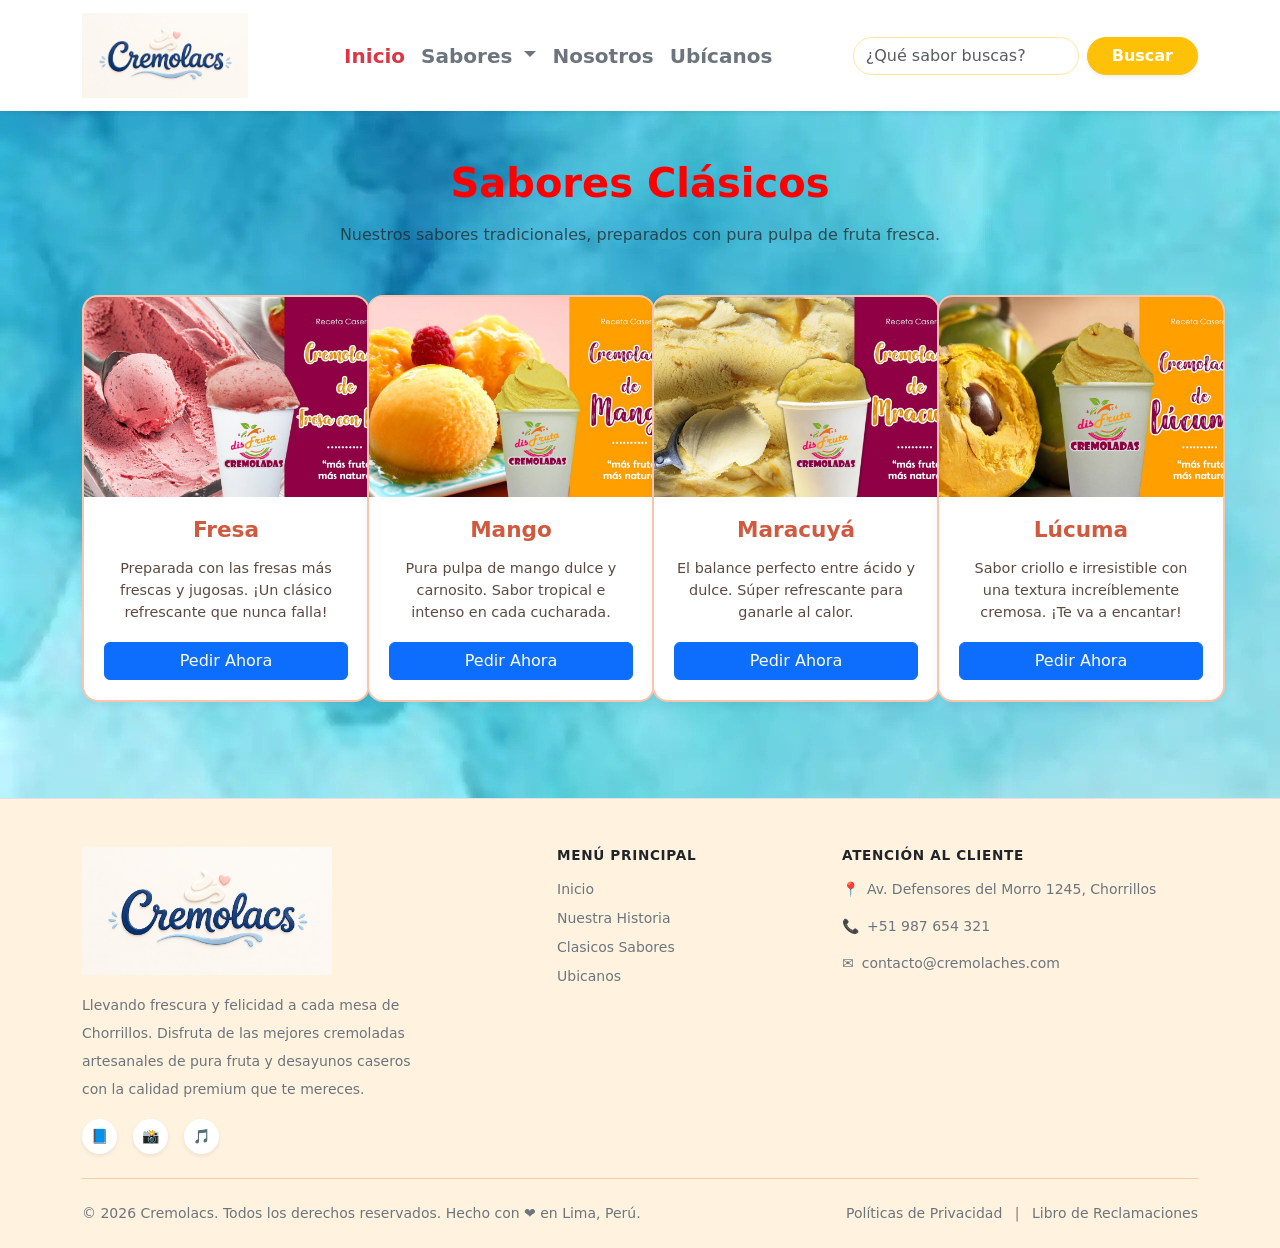
==== clasicas.html @ 681eef6a "Primer commit de los archivos" ====
<!DOCTYPE html>
<html lang="es-PE">
<head>
    <meta charset="UTF-8">
    <meta name="viewport" content="width=device-width, initial-scale=1.0">
    <title>Cremoland</title>
    <link href="https://cdn.jsdelivr.net/npm/bootstrap@5.3.8/dist/css/bootstrap.min.css" rel="stylesheet" integrity="sha384-sRIl4kxILFvY47J16cr9ZwB07vP4J8+LH7qKQnuqkuIAvNWLzeN8tE5YBujZqJLB" crossorigin="anonymous">
    <link rel="stylesheet" href="css/styles.css">
    <link rel="preconnect" href="https://fonts.googleapis.com">
<link rel="preconnect" href="https://fonts.gstatic.com" crossorigin>
<link href="https://fonts.googleapis.com/css2?family=Oswald:wght@200..700&display=swap" rel="stylesheet">

</head>
<body>
<header>
  <nav class="navbar navbar-expand-lg navbar-light bg-white sticky-top shadow-sm py-2">
    <div class="container">
    
      <a class="navbar-brand d-flex align-items-center" href="index.html">
        <img src="img/cremolada.png" alt="Cremolacs" height="85" class="d-inline-block align-text-top">
      </a>
      
      <button class="navbar-toggler" type="button" data-bs-toggle="collapse" data-bs-target="#navbarCremolacs" aria-controls="navbarCremolacs" aria-expanded="false" aria-label="Toggle navigation">
        <span class="navbar-toggler-icon"></span>
      </button>
      
      <div class="collapse navbar-collapse" id="navbarCremolacs">
        
        <ul class="navbar-nav mx-auto mb-2 mb-lg-0 fw-bold fs-5">
          <li class="nav-item">
            <a class="nav-link active text-danger jpm-nav-active" aria-current="page" href="index.html">Inicio</a>
          </li>
          
          <li class="nav-item dropdown">
            <a class="nav-link dropdown-toggle text-secondary" href="#" role="button" data-bs-toggle="dropdown" aria-expanded="false">
              Sabores
            </a>
            <ul class="dropdown-menu border-0 shadow-sm fs-6">
              <li><a class="dropdown-item" href="clasicas.html">Frutas Clásicas</a></li>
              <li><a class="dropdown-item" href="especiales.html">Especiales</a></li>
              <li><hr class="dropdown-divider"></li>
              <li><a class="dropdown-item text-danger fw-bold" href="nuevos.html">¡Nuevos Sabores!</a></li>
            </ul>
          </li>

          <li class="nav-item">
            <a class="nav-link text-secondary" href="nosotros.html">Nosotros</a>
          </li>
          <li class="nav-item">
            <a class="nav-link text-secondary" href="ubicanos.html">Ubícanos</a>
          </li>
        </ul>
        
        <form class="d-flex" role="search">
          <input class="form-control me-2 rounded-pill border-warning-subtle" type="search" placeholder="¿Qué sabor buscas?" aria-label="Buscar"/>
          <button class="btn btn-warning fw-bold text-white rounded-pill px-4 shadow-sm jpm-btn-search" type="submit">Buscar</button>
        </form>
      </div>
    </div>
  </nav>
</header>

<section class="jpm-seccion-clasicos py-5">
  <div class="container">
    
    <h2 class="jpm-main-title">Sabores Clásicos</h2>
    <p class="text-center text-muted mb-5">Nuestros sabores tradicionales, preparados con pura pulpa de fruta fresca.</p>

    <div class="row row-cols-1 row-cols-md-2 row-cols-lg-4 g-4">
      
      <div class="col">
        <div class="card jpm-card">
          <img src="img/fresa.jpg" class="jpm-card-img" alt="Cremolada de Fresa">
          <div class="jpm-card-body">
            <h5 class="jpm-card-title">Fresa</h5>
            <p class="jpm-card-text">Preparada con las fresas más frescas y jugosas. ¡Un clásico refrescante que nunca falla!</p>
            <a href="#" class="btn btn-primary">Pedir Ahora</a>
          </div>
        </div>
      </div>

      <div class="col">
        <div class="card jpm-card">
          <img src="img/mango.jpg" class="jpm-card-img" alt="Cremolada de Mango">
          <div class="jpm-card-body">
            <h5 class="jpm-card-title">Mango</h5>
            <p class="jpm-card-text">Pura pulpa de mango dulce y carnosito. Sabor tropical e intenso en cada cucharada.</p>
            <a href="#" class="btn btn-primary">Pedir Ahora</a>
          </div>
        </div>
      </div>

      <div class="col">
        <div class="card jpm-card">
          <img src="img/maracuya.jpg" class="jpm-card-img" alt="Cremolada de Maracuyá">
          <div class="jpm-card-body">
            <h5 class="jpm-card-title">Maracuyá</h5>
            <p class="jpm-card-text">El balance perfecto entre ácido y dulce. Súper refrescante para ganarle al calor.</p>
            <a href="#" class="btn btn-primary">Pedir Ahora</a>
          </div>
        </div>
      </div>

      <div class="col">
        <div class="card jpm-card">
          <img src="img/lucuma.jpg" class="jpm-card-img" alt="Cremolada de Lúcuma">
          <div class="jpm-card-body">
            <h5 class="jpm-card-title">Lúcuma</h5>
            <p class="jpm-card-text">Sabor criollo e irresistible con una textura increíblemente cremosa. ¡Te va a encantar!</p>
            <a href="#" class="btn btn-primary">Pedir Ahora</a>
          </div>
        </div>
      </div>

    </div>
  </div>
</section>


<footer class="jpm-bg-orange-subtle text-dark pt-5 pb-4 mt-5 border-top jpm-border-orange">
  <div class="container">
    <div class="row g-4">
      
  
      <div class="col-lg-4 col-md-6">
        <a href="index.html" class="d-block mb-3 text-decoration-none">
          <img src="img/cremolada.png" alt="Logo Cremolacs" class="jpm-logo-footer img-fluid">
        </a>
        
        <p class="text-secondary small lh-lg">
          Llevando frescura y felicidad a cada mesa de Chorrillos. Disfruta de las mejores cremoladas artesanales de pura fruta y desayunos caseros con la calidad premium que te mereces.
        </p>
        <div class="d-flex gap-3 mt-3">
          <a href="#" class="btn btn-white bg-white btn-sm rounded-circle d-flex align-items-center justify-content-center shadow-sm jpm-social-btn">📘</a>
          <a href="#" class="btn btn-white bg-white btn-sm rounded-circle d-flex align-items-center justify-content-center shadow-sm jpm-social-btn">📸</a>
          <a href="#" class="btn btn-white bg-white btn-sm rounded-circle d-flex align-items-center justify-content-center shadow-sm jpm-social-btn">🎵</a>
        </div>
      </div>

      
      <div class="col-lg-3 col-md-6 offset-lg-1">
        <h5 class="fw-bold text-dark h6 mb-3 text-uppercase jpm-tracking-wider">Menú Principal</h5>
        <ul class="list-unstyled d-flex flex-column gap-2 small">
          <li><a href="index.html" class="text-secondary text-decoration-none jpm-hover-orange">Inicio</a></li>
          <li><a href="nosotros.html" class="text-secondary text-decoration-none jpm-hover-orange">Nuestra Historia</a></li>
          <li><a href="clasicas.html" class="text-secondary text-decoration-none jpm-hover-orange">Clasicos Sabores</a></li>
          <li><a href="ubicanos.html" class="text-secondary text-decoration-none jpm-hover-orange">Ubicanos</a></li>
        </ul>
      </div>

      
      <div class="col-lg-4 col-md-12">
        <h5 class="fw-bold text-dark h6 mb-3 text-uppercase jpm-tracking-wider">Atención al Cliente</h5>
        <ul class="list-unstyled d-flex flex-column gap-3 small text-secondary">
          <li class="d-flex align-items-center gap-2">
            <span>📍</span> Av. Defensores del Morro 1245, Chorrillos
          </li>
          <li class="d-flex align-items-center gap-2">
            <span>📞</span> +51 987 654 321
          </li>
          <li class="d-flex align-items-center gap-2">
            <span>✉️</span> contacto@cremolaches.com
          </li>
        </ul>
      </div>

    </div>

    
    <hr class="jpm-text-orange-dark my-4">
    
    
    <div class="row align-items-center">
      <div class="col-md-7 text-center text-md-start">
        <p class="mb-0 small text-secondary">&copy; 2026 Cremolacs. Todos los derechos reservados. Hecho con ❤️ en Lima, Perú.</p>
      </div>
      <div class="col-md-5 text-center text-md-end mt-2 mt-md-0">
        <ul class="list-inline mb-0 small">
          <li class="list-inline-item"><a href="#" class="text-secondary text-decoration-none jpm-hover-orange">Políticas de Privacidad</a></li>
          <li class="list-inline-item text-black-50">|</li>
          <li class="list-inline-item"><a href="#" class="text-secondary text-decoration-none jpm-hover-orange">Libro de Reclamaciones</a></li>
        </ul>
      </div>
    </div>

  </div>
</footer>
    
<script src="https://cdn.jsdelivr.net/npm/bootstrap@5.3.8/dist/js/bootstrap.bundle.min.js" integrity="sha384-FKyoEForCGlyvwx9Hj09JcYn3nv7wiPVlz7YYwJrWVcXK/BmnVDxM+D2scQbITxI" crossorigin="anonymous"></script>
</body>
</html>
---- css/styles.css ----
*{
    margin:0;
    padding:0;
    box-sizing:border-box;
    
}

.jpm-oswald- {
  font-family: "Oswald", sans-serif;
  font-optical-sizing: auto;
  font-weight: weight;
  font-style: normal;
}
body{
    margin:0;
    background-image: url("../img/OIP.jpg");
}

.jpm-card-welcome {
    max-width: 100%;
    border: none;
    border-radius: 15px;
    box-shadow: 0 4px 15px rgba(0, 0, 0, 0.1);
    overflow: hidden;
    background-color: #ffffff;
    transition: transform 0.3s ease;
} 
.jpm-card-welcome:hover {
    transform: translateY(-5px);
}
.jpm-title-welcome {
   color: #e65c00; 
    font-weight: 700;
    font-size: 1.6rem;
    margin-bottom: 15px;
}
.jpm-text-welcome {
    color: #4a4a4a;
    font-size: 0.95rem;
    line-height: 1.6;
}

.jpm-main-title {
  color: white;
  font-size: 2.2rem;
  font-weight: 700;
  margin-bottom: 10px;

  & + .jpm-title-divider {
    width: 80px;
    height: 4px;
    background-color: white;
    border: none;
    border-radius: 2px;
    opacity: 1;
  }
}

.jpm-card-product {
  width: 18rem;
  border: none;
  border-radius: 12px;
  box-shadow: 0 4px 10px whitesmoke;
  overflow: hidden;
  transition: transform 0.3s ease, box-shadow 0.3s ease;

  &:hover {
    transform: translateY(-5px);
    box-shadow: 0 6px 15px rgba(0, 0, 0, 0.15);
  }

  .card-img-top {
    height: 220px; 
    object-fit: cover;
  }

  .jpm-title-product {
    color: #e65c00; 
    font-weight: 700;
    font-size: 1.25rem;
  }

  .jpm-text-product {
    color: #555555;
    font-size: 0.9rem;
    height: 70px;
    overflow: hidden;
  }
  .btn.jpm-btn-product {
    background-color: #e65c00;
    border-color: #e65c00;
    color: #ffffff;
    font-weight: 600;
    width: 100%;

    &:hover {
      background-color: #cc5200;
      border-color: #cc5200;
      color: #ffffff;
    }
  }
}


.jpm-carousel-item img {
    height: 450px; 
    object-fit: cover;
    object-position: center;
}


.jpm-seccion-clasicos {

  .jpm-main-title {
    text-align: center;
    font-weight: bold;
    margin-bottom: 1rem;
    font-size: 2.5rem;
    color: red; 
  }
  .jpm-card {
    width: 18rem;    
    margin: 0 auto;  
    border: 2px solid #FBC4AB; 
    border-radius: 16px;
    overflow: hidden;
    background-color: #ffffff;
    box-shadow: 0 4px 10px rgba(0, 0, 0, 0.05);
    transition: transform 0.3s ease, box-shadow 0.3s ease, border-color 0.3s ease;

    &:hover {
      transform: translateY(-5px);
      box-shadow: 0 8px 20px rgba(208, 90, 63, 0.15);
      border-color: cornflowerblue; 
    }
  }
  .jpm-card-img {
    height: 200px;
    object-fit: cover;
  }
  .jpm-card-body {
    display: flex;
    flex-direction: column;
    text-align: center;
    height: 100%; 
    padding: 1.25rem;
  }
  .jpm-card-title {
    font-size: 1.35rem;
    font-weight: 700;
    color: #D05A3F;
    margin-bottom: 12px;
  }
  .jpm-card-text {
    font-size: 0.9rem;
    color: #5C4A42;
    flex-grow: 1; 
    min-height: 4.5rem; 
    display: flex;
    align-items: center;
    justify-content: center;
    margin-bottom: 15px;
  }
}



.jpm-seccion-especiales {
  
  .jpm-main-title {
    text-align: center;
    font-weight: bold;
    margin-bottom: 1rem;
    font-size: 2.5rem;
    color: #D05A3F;
  }

  .jpm-card {
    width: 18rem;    
    margin: 0 auto;  
    border: 2px solid #FBC4AB; 
    border-radius: 16px;
    overflow: hidden;
    background-color: #ffffff;
    box-shadow: 0 4px 10px rgba(0, 0, 0, 0.05);
    transition: transform 0.3s ease, box-shadow 0.3s ease, border-color 0.3s ease;
    &:hover {
      transform: translateY(-5px);
      box-shadow: 0 8px 20px rgba(208, 90, 63, 0.15);
      border-color: #D05A3F; 
    }
  }
  .jpm-card-img {
    height: 200px;
    object-fit: cover;
  }
  .jpm-card-body {
    display: flex;
    flex-direction: column;
    text-align: center;
    height: 100%; 
    padding: 1.25rem;
  }
  .jpm-card-title {
    font-size: 1.35rem;
    font-weight: 700;
    color: #D05A3F;
    margin-bottom: 12px;
  }
  .jpm-card-text {
    font-size: 0.9rem;
    color: #5C4A42;
    flex-grow: 1; 
    min-height: 4.5rem; 
    display: flex;
    align-items: center;
    justify-content: center;
    margin-bottom: 15px;
  }
}







.jpm-ubicaciones {
  padding: 60px 0;
  background: none;
  .jpm-tabla {
    border-collapse: separate;
    border-spacing: 0;
    border-radius: 12px;
    overflow: hidden;
    box-shadow: 0 8px 24px rgba(0, 0, 0, 0.12); 
    border: none;

  thead tr th {
      background-color: #ffb37e; 
      color: #ffffff;
      font-weight: 600;
      padding: 16px 20px;
      border: none;
    }
    tbody tr {
      th, td {
        background-color: #ffffff; 
        color: #2d3748;
        padding: 16px 20px;
        border-bottom: 1px solid #edf2f7;
        vertical-align: middle;
      }
      &:hover th,
      &:hover td {
        background-color: #f7fafc;
      }
      &:last-child th,
      &:last-child td {
        border-bottom: none;
      }
    }
  }
}  



.jpm-card-container {
  background-color: #FFE5D9;
  border: 2px solid #FBC4AB;
  border-radius: 16px;
  padding: 25px;
  max-width: 850px;
  margin: 0 auto;

  .jpm-card-title {
    margin: 0 0 12px 0;
    color: #D05A3F;
    font-size: 24px;
  }
  .jpm-card-text {
    margin: 8px 0;
    color: #5C4A42;
    font-size: 15px;
  }
  .jpm-card-button {
    display: inline-block;
    margin-top: 15px;
    padding: 10px 18px;
    background-color: #FBC4AB;
    color: #722F1E;
    text-decoration: none;
    font-weight: bold;
    border-radius: 6px;
  }
  .jpm-card-map {
    iframe {
      display: block;
      width: 100%;
      border: 0;
      border-radius: 8px;
    }
  }
}

.jpm-contacto-seccion {
  padding: 60px 0;
  background: none;

  .jpm-contacto-tarjeta {
    background-color: #ffffff; 
    padding: 40px;
    border-radius: 12px;
    box-shadow: 0 8px 24px rgba(0, 0, 0, 0.12); 
    max-width: 700px; 
    margin: 0 auto; 
    h2 {
      color: #2d3748;
      font-weight: 700;
    }
    .form-label {
      color: #4a5568;
      font-weight: 600;
    }
    .jpm-btn-enviar {
      background-color: #ffb37e;
      color: #ffffff;
      font-weight: 600;
      padding: 12px 35px;
      border-radius: 8px;
      border: none;
      transition: background-color 0.2s ease, transform 0.1s ease;
      &:hover {
        background-color: #ff9e59; 
        color: #ffffff;
      }
      &:active {
        transform: scale(0.98); 
      }
    }
  }
}



footer {
  &.jpm-bg-orange-subtle {
    background-color: #fff3e0;
  }
  
  &.jpm-border-orange {
    border-color: #ff9800;
  }
  hr.jpm-text-orange-dark {
    color: #e65100;
    border-color: #e65100;
    opacity: 0.25;
  }
  .jpm-logo-footer {
    max-width: 250px;
    height: auto;
    display: block;
    object-fit: contain;
  }
  .jpm-social-btn {
    width: 35px;
    height: 35px;
    padding: 0;
    transition: transform 0.2s ease;

    &:hover {
      transform: scale(1.1);
    }
  }
  .jpm-hover-orange:hover {
    color: #ff9800;
  }
  .jpm-tracking-wider {
    letter-spacing: 0.05em;
    font-size: 0.85rem;
  }
}
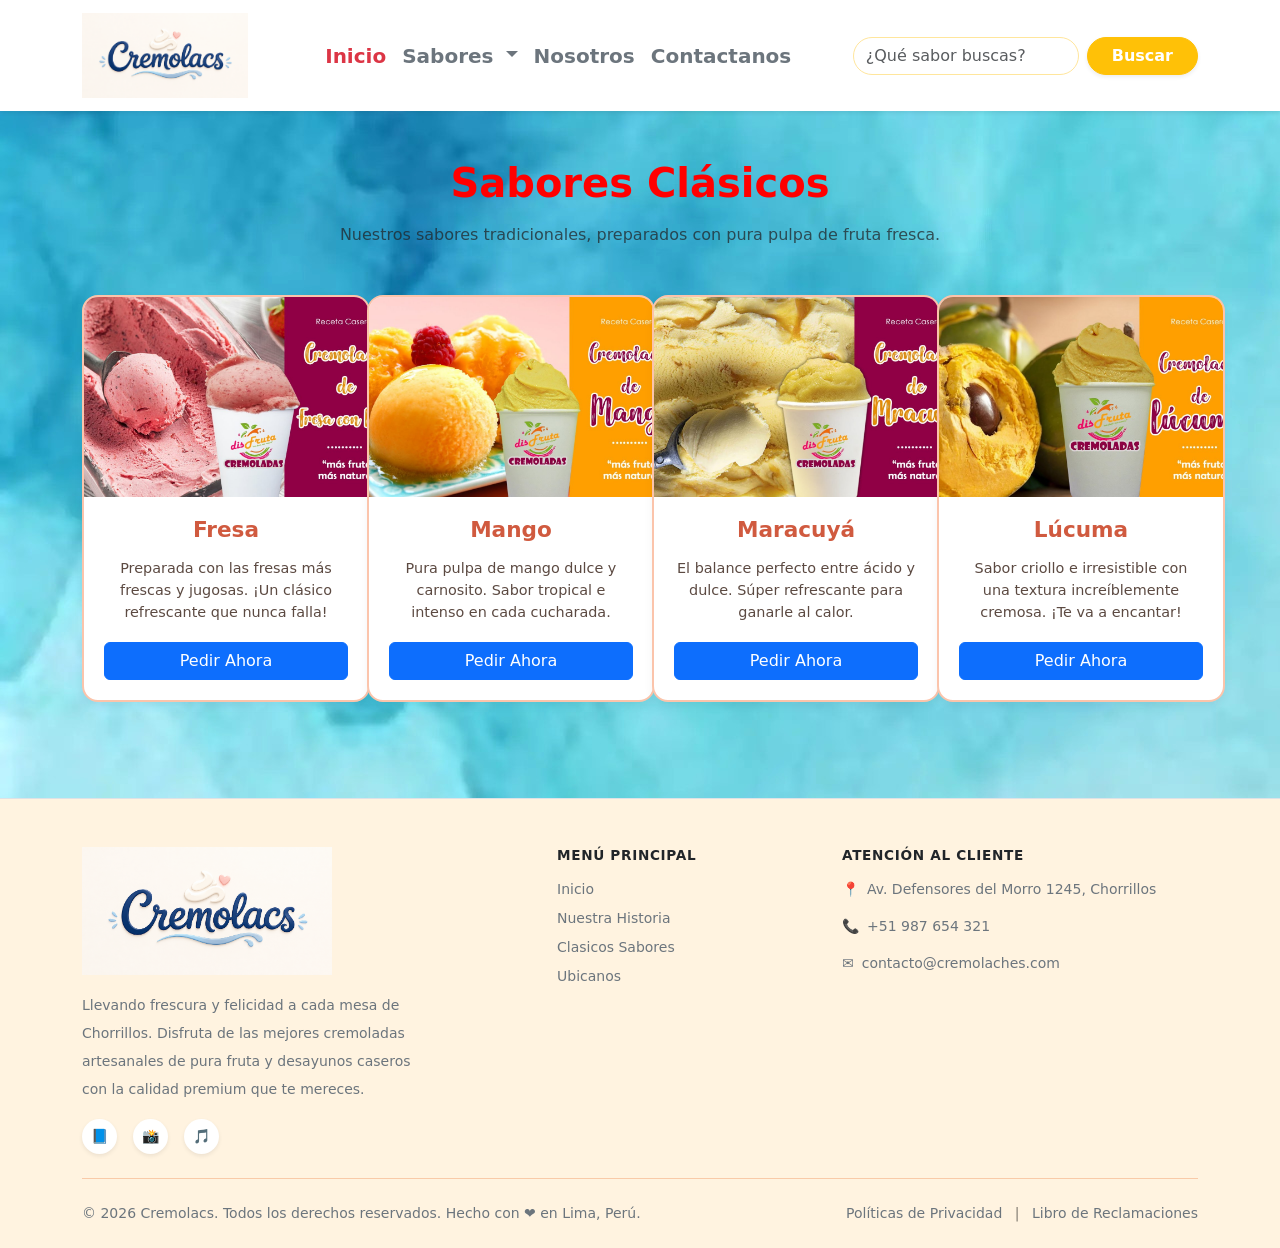
==== commit 4c7044b6: "modifique ubicanos a contactanos" ====
--- a/clasicas.html
+++ b/clasicas.html
@@ -47,7 +47,7 @@
             <a class="nav-link text-secondary" href="nosotros.html">Nosotros</a>
           </li>
           <li class="nav-item">
-            <a class="nav-link text-secondary" href="ubicanos.html">Ubícanos</a>
+            <a class="nav-link text-secondary" href="ubicanos.html">Contactanos</a>
           </li>
         </ul>
         
@@ -74,7 +74,7 @@
           <div class="jpm-card-body">
             <h5 class="jpm-card-title">Fresa</h5>
             <p class="jpm-card-text">Preparada con las fresas más frescas y jugosas. ¡Un clásico refrescante que nunca falla!</p>
-            <a href="#" class="btn btn-primary">Pedir Ahora</a>
+            <a href="ubicanos.html" class="btn btn-primary">Pedir Ahora</a>
           </div>
         </div>
       </div>
@@ -85,7 +85,7 @@
           <div class="jpm-card-body">
             <h5 class="jpm-card-title">Mango</h5>
             <p class="jpm-card-text">Pura pulpa de mango dulce y carnosito. Sabor tropical e intenso en cada cucharada.</p>
-            <a href="#" class="btn btn-primary">Pedir Ahora</a>
+            <a href="ubicanos.html" class="btn btn-primary">Pedir Ahora</a>
           </div>
         </div>
       </div>
@@ -96,7 +96,7 @@
           <div class="jpm-card-body">
             <h5 class="jpm-card-title">Maracuyá</h5>
             <p class="jpm-card-text">El balance perfecto entre ácido y dulce. Súper refrescante para ganarle al calor.</p>
-            <a href="#" class="btn btn-primary">Pedir Ahora</a>
+            <a href="ubicanos.html" class="btn btn-primary">Pedir Ahora</a>
           </div>
         </div>
       </div>
@@ -107,7 +107,7 @@
           <div class="jpm-card-body">
             <h5 class="jpm-card-title">Lúcuma</h5>
             <p class="jpm-card-text">Sabor criollo e irresistible con una textura increíblemente cremosa. ¡Te va a encantar!</p>
-            <a href="#" class="btn btn-primary">Pedir Ahora</a>
+            <a href="ubicanos.html" class="btn btn-primary">Pedir Ahora</a>
           </div>
         </div>
       </div>
--- a/css/styles.css
+++ b/css/styles.css
@@ -219,11 +219,64 @@
   }
 }
 
-
-
-
-
-
+.jpm-section-nuevos {
+
+  .jpm-main-title {
+    text-align: center;
+    font-weight: bold;
+    margin-bottom: 1rem;
+    font-size: 2.5rem;
+    color: red; 
+  }
+
+  .jpm-card-nuevos {
+    width: 18rem;    
+    margin: 0 auto;  
+    border: 2px solid #FBC4AB; 
+    border-radius: 16px;
+    overflow: hidden;
+    background-color: #ffffff;
+    box-shadow: 0 4px 10px rgba(0, 0, 0, 0.05);
+    transition: transform 0.3s ease, box-shadow 0.3s ease, border-color 0.3s ease;
+
+    &:hover {
+      transform: translateY(-5px);
+      box-shadow: 0 8px 20px rgba(208, 90, 63, 0.15);
+      border-color: cornflowerblue; 
+    }
+  }
+
+  .jpm-card-img-nuevos {
+    height: 200px;
+    object-fit: cover;
+  }
+
+  .jpm-card-body-nuevos {
+    display: flex;
+    flex-direction: column;
+    text-align: center;
+    height: 100%; 
+    padding: 1.25rem;
+  }
+
+  .jpm-card-title-nuevos {
+    font-size: 1.35rem;
+    font-weight: 700;
+    color: #D05A3F;
+    margin-bottom: 12px;
+  }
+
+  .jpm-card-text-nuevos {
+    font-size: 0.9rem;
+    color: #5C4A42;
+    flex-grow: 1; 
+    min-height: 4.5rem; 
+    display: flex;
+    align-items: center;
+    justify-content: center;
+    margin-bottom: 15px;
+  }
+}
 
 .jpm-ubicaciones {
   padding: 60px 0;
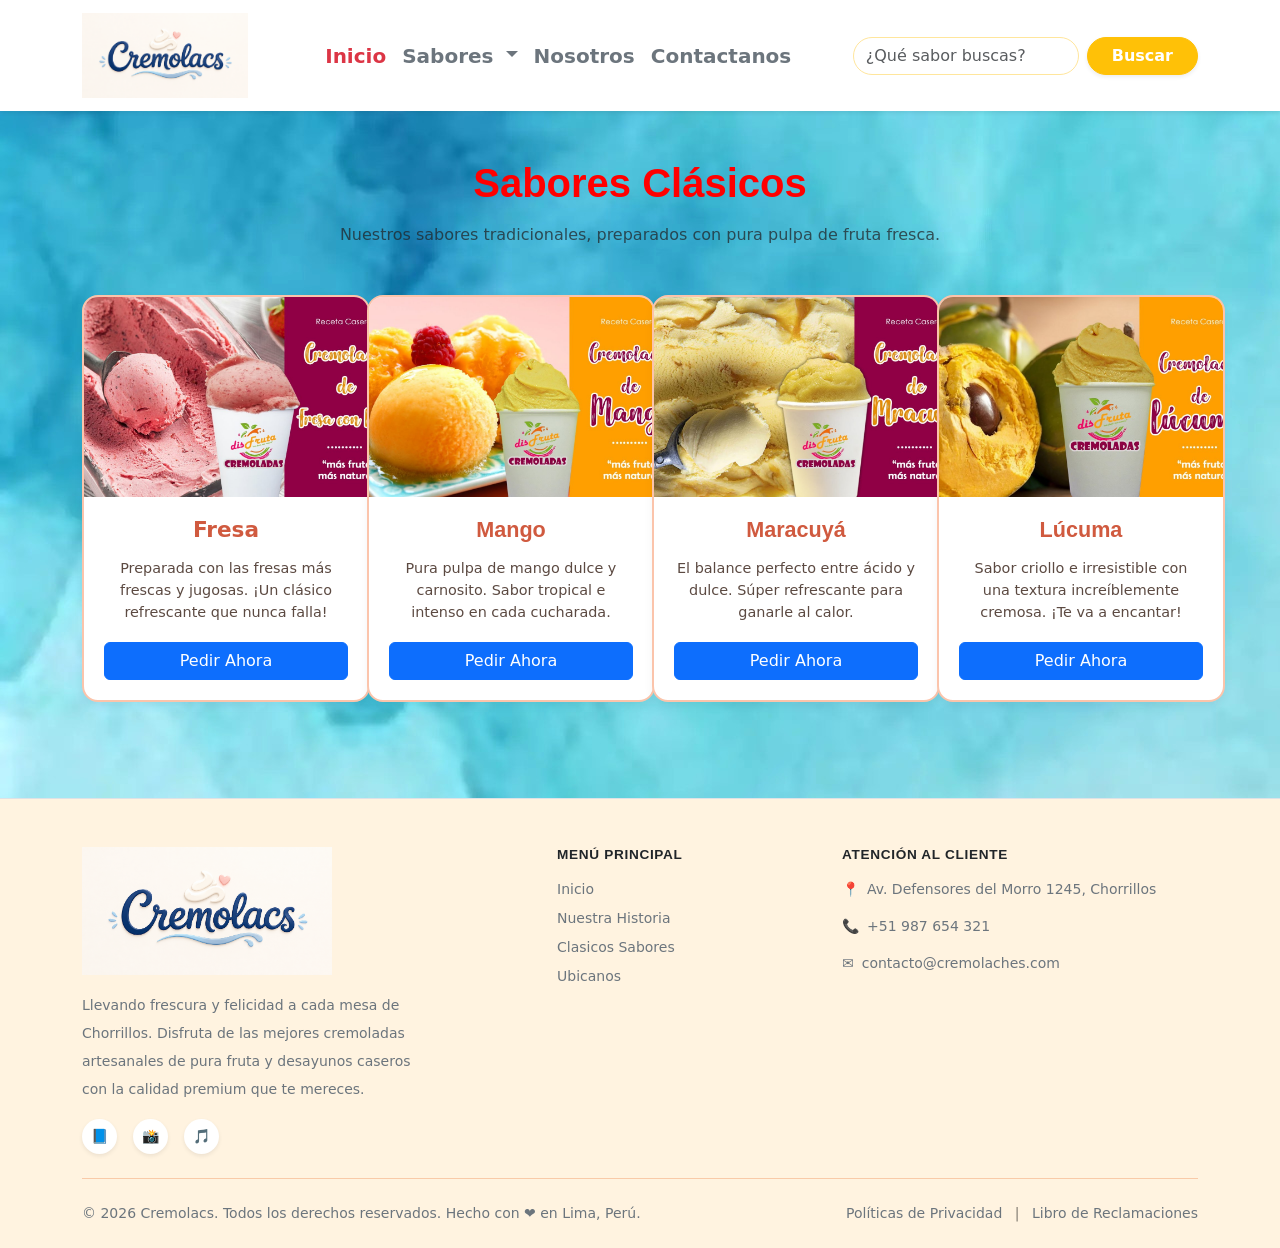
==== commit f41d3349: "ultima modifcacion agregando fuente de oswald en mis titulos y subtitulos de cada pagina." ====
--- a/clasicas.html
+++ b/clasicas.html
@@ -63,7 +63,7 @@
 <section class="jpm-seccion-clasicos py-5">
   <div class="container">
     
-    <h2 class="jpm-main-title">Sabores Clásicos</h2>
+    <h2 class="jpm-main-title jpm-h2">Sabores Clásicos</h2>
     <p class="text-center text-muted mb-5">Nuestros sabores tradicionales, preparados con pura pulpa de fruta fresca.</p>
 
     <div class="row row-cols-1 row-cols-md-2 row-cols-lg-4 g-4">
@@ -83,7 +83,7 @@
         <div class="card jpm-card">
           <img src="img/mango.jpg" class="jpm-card-img" alt="Cremolada de Mango">
           <div class="jpm-card-body">
-            <h5 class="jpm-card-title">Mango</h5>
+            <h5 class="jpm-card-title jpm-h5">Mango</h5>
             <p class="jpm-card-text">Pura pulpa de mango dulce y carnosito. Sabor tropical e intenso en cada cucharada.</p>
             <a href="ubicanos.html" class="btn btn-primary">Pedir Ahora</a>
           </div>
@@ -94,7 +94,7 @@
         <div class="card jpm-card">
           <img src="img/maracuya.jpg" class="jpm-card-img" alt="Cremolada de Maracuyá">
           <div class="jpm-card-body">
-            <h5 class="jpm-card-title">Maracuyá</h5>
+            <h5 class="jpm-card-title jpm-h5">Maracuyá</h5>
             <p class="jpm-card-text">El balance perfecto entre ácido y dulce. Súper refrescante para ganarle al calor.</p>
             <a href="ubicanos.html" class="btn btn-primary">Pedir Ahora</a>
           </div>
@@ -105,7 +105,7 @@
         <div class="card jpm-card">
           <img src="img/lucuma.jpg" class="jpm-card-img" alt="Cremolada de Lúcuma">
           <div class="jpm-card-body">
-            <h5 class="jpm-card-title">Lúcuma</h5>
+            <h5 class="jpm-card-title jpm-h5">Lúcuma</h5>
             <p class="jpm-card-text">Sabor criollo e irresistible con una textura increíblemente cremosa. ¡Te va a encantar!</p>
             <a href="ubicanos.html" class="btn btn-primary">Pedir Ahora</a>
           </div>
@@ -139,7 +139,7 @@
 
       
       <div class="col-lg-3 col-md-6 offset-lg-1">
-        <h5 class="fw-bold text-dark h6 mb-3 text-uppercase jpm-tracking-wider">Menú Principal</h5>
+        <h5 class="fw-bold text-dark h6 mb-3 text-uppercase jpm-tracking-wider jpm-h5">Menú Principal</h5>
         <ul class="list-unstyled d-flex flex-column gap-2 small">
           <li><a href="index.html" class="text-secondary text-decoration-none jpm-hover-orange">Inicio</a></li>
           <li><a href="nosotros.html" class="text-secondary text-decoration-none jpm-hover-orange">Nuestra Historia</a></li>
@@ -150,7 +150,7 @@
 
       
       <div class="col-lg-4 col-md-12">
-        <h5 class="fw-bold text-dark h6 mb-3 text-uppercase jpm-tracking-wider">Atención al Cliente</h5>
+        <h5 class="fw-bold text-dark h6 mb-3 text-uppercase jpm-tracking-wider jpm-h5">Atención al Cliente</h5>
         <ul class="list-unstyled d-flex flex-column gap-3 small text-secondary">
           <li class="d-flex align-items-center gap-2">
             <span>📍</span> Av. Defensores del Morro 1245, Chorrillos
--- a/css/styles.css
+++ b/css/styles.css
@@ -5,12 +5,13 @@
     
 }
 
-.jpm-oswald- {
-  font-family: "Oswald", sans-serif;
-  font-optical-sizing: auto;
-  font-weight: weight;
-  font-style: normal;
-}
+.jpm-h1, .jpm-h2, .jpm-h3, .jpm-h4, .jpm-h5, .jpm-h6 {
+    font-family: "Oswald", sans-serif;
+    font-optical-sizing: auto;
+    font-weight: 700; 
+    font-style: normal;
+}
+
 body{
     margin:0;
     background-image: url("../img/OIP.jpg");
